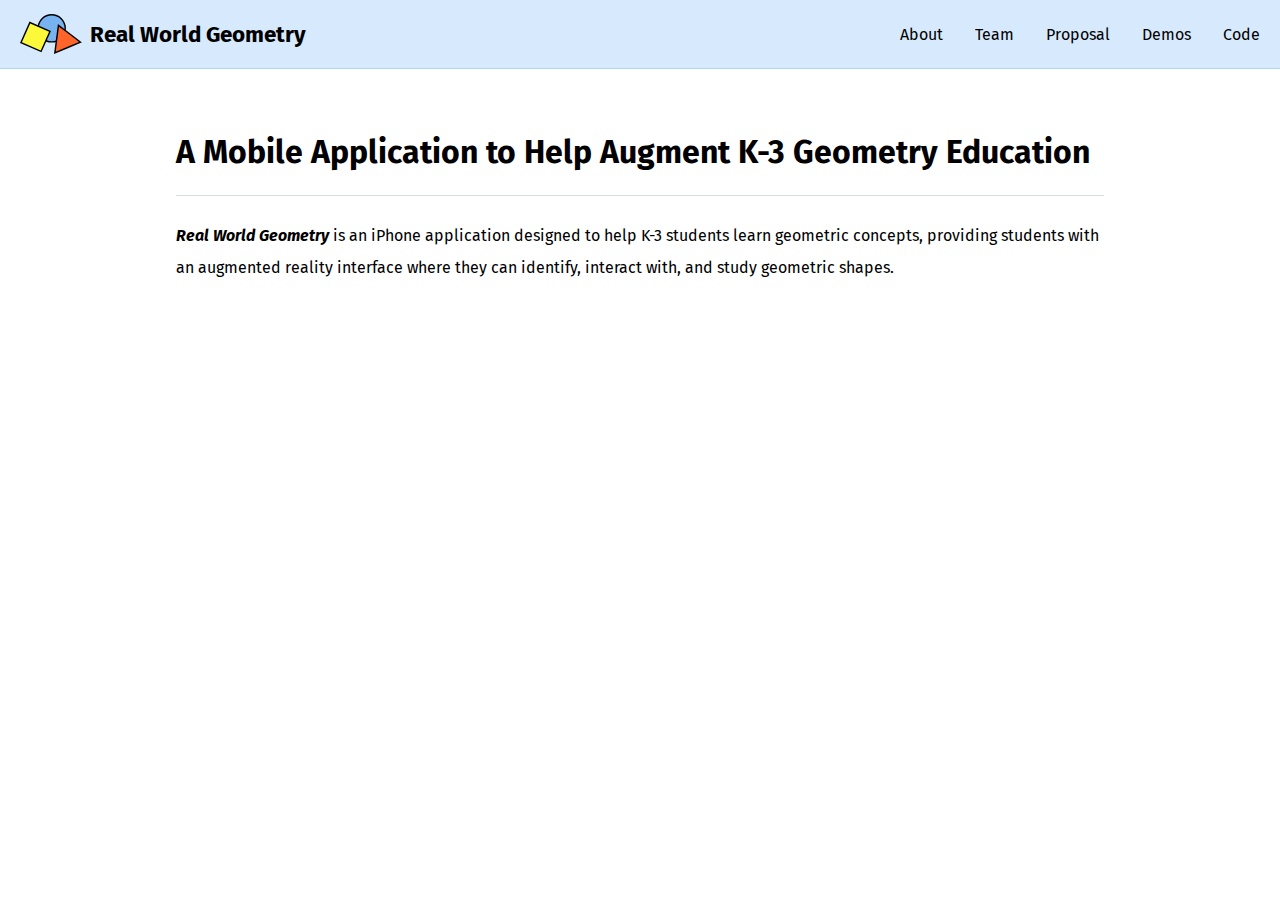
==== docs/index.html @ d44ea2e8 "Renamed website folder to docs" ====
<!doctype html>
<html lang="en">
  <head>
    <meta charset="utf-8">
    <title>Real World Geometry</title>
    <meta name="description" content="A simple file to start an HTML5 page">
    <meta name="author" content="vincentperrin.com">

    <meta name="viewport" content="width=device-width, initial-scale=1.0">
    <link rel="preconnect" href="https://fonts.googleapis.com">
    <link rel="preconnect" href="https://fonts.gstatic.com" crossorigin>
    <link href="https://fonts.googleapis.com/css2?family=Fira+Sans:ital,wght@0,400;0,700;1,400;1,700&display=swap" rel="stylesheet"> 
    <link rel="stylesheet" href="css/styles.css">
  </head>
  <body>
    <nav>
      <input type="checkbox" name="" id="chk1">
      <a href=index.html id="title">
        <img src="assets/geometry.svg" alt="Real World Geometry Logo"> Real World Geometry
      </a>
      <label for="chk1">
        <div id="hamburger">
          <span></span>
          <span></span>
          <span></span>
        </div>
      </label>
      <ul id="menu-links">
        <li><a href="about.html">About</a></li>
        <li><a href="team.html">Team</a></li>
        <li><a href="proposal.html">Proposal</a></li>
        <li><a href="demos.html">Demos</a></li>
        <li><a href="code.html">Code</a></li>
      </ul>
    </nav>
    <div id="content">
      <section class="main-section">
        <h1>A Mobile Application to Help Augment K-3 Geometry Education</h1>
        <p>
        <b><i>Real World Geometry</i></b> is an iPhone application
        designed to help K-3 students learn geometric concepts, providing
        students with an augmented reality interface where they can identify,
        interact with, and study geometric shapes.
        </p>
      </section>
    </div>
  </body>
</html
---- docs/css/styles.css ----
html, body {
  font-family: Fira Sans, sans-serrif;
  margin: 0;
  padding: 0;
}

html {
  height: 100vh;
  width: 100vw;
}

#chk1 {
  display: none;
}

nav label {
  display:none;
}
nav {
  width: 100vw;
  margin: 0;
  box-sizing: border-box;
  padding-left:0.5rem;
  padding-right:0.5rem;
  display: grid;
  grid-template-columns: 1fr 2fr;
  background-color: #D7EAFD;
  position: fixed;
  top:0;
  border-bottom: 0.0625rem solid #B1D5F9;
  padding-top: 0.5rem;
  padding-bottom: 0.5rem;
}

nav img {
  height: 2.5rem;
  margin-right:0.5rem;
}

#title {
  font-size: 1.4rem;
  font-weight: bold;
  width: max-content;
}

nav a {
  text-decoration: none;
  height:3.25rem;
  border-radius: 0.4rem;
  display: flex;
  align-items: center;
  padding-left:0.75rem;
  padding-right:0.75rem;
  color: black;
  box-sizing: content-box;
}

nav a:hover, #hamburger:hover {
  background-color: #C5DFF9;
}

nav a:active, #hamburger:active {
  background-color: #B1D5F9;
}

#hamburger {
  display: flex;
  height:3.25rem;
  align-self:center;
  width:3rem;
  font-size: 1rem;
  background-color: unset;
  border: none;
  border-radius: 0.4rem;
  cursor: pointer;
  align-items: center;
  justify-content: center;
  flex-direction: column;
}

#hamburger span {
  background-color: black;
  display: block;
  margin:0.15rem;
  width: 1.5rem;
  height: 0.2rem;
}

#menu-links {
  display: flex;
  flex-direction: row;
  margin:0;
  padding:0;
  justify-self:right;
}
nav li {
  list-style-type: none;
  margin-left: 0.5rem;
}

#content {
  max-width:60rem;
  margin: auto;
  margin-top:6rem;
  box-sizing: border-box;
  padding:1rem;
  align-items: flex;
}

h1 {
  font-size: 2rem;
  margin-bottom: 1.5rem;
  padding-bottom: 1.5rem;
  border-bottom: 0.0625rem solid #D7DBE0;
}

p {
  line-height: 200%;
}

#about-grid {
  grid-template-columns: 1fr 1fr 1fr;
  display: grid;
  grid-gap: 0.75rem;
}

.bio p {
  text-align: center;
}

.bio {
  display: flex;
  flex-direction: column;
  align-items: center;
  justify-content: baseline;
}

.bio img {
  width: 10rem;
  height: 10rem;
}

.missing-photo {
  padding-top:10rem;
}


@media (max-width: 60rem) { 
  nav label {
    display: flex;
    justify-self: right;
  }

  #about-grid {
    grid-template-columns: 1fr;
    grid-template-rows: 1fr 1fr 1fr;
    display: grid;
    grid-gap: 0.75rem;
  }


  #menu-links {
    display: none;
    grid-row-start: 2;
    grid-column-start: 2;
    grid-column-end: 2;
    flex-direction: column;
    justify-self: right;
    margin-top: 1rem;
    justify-content: right;
  }
  
  #chk1:checked ~ #menu-links {
    display: flex;
  }

  nav li {
    margin:0;
  }

  nav li a {
    display: flex;
    justify-content: right;
  }
}
@media (max-width: 30rem) { 
  nav img {
    display: none;
  }
}
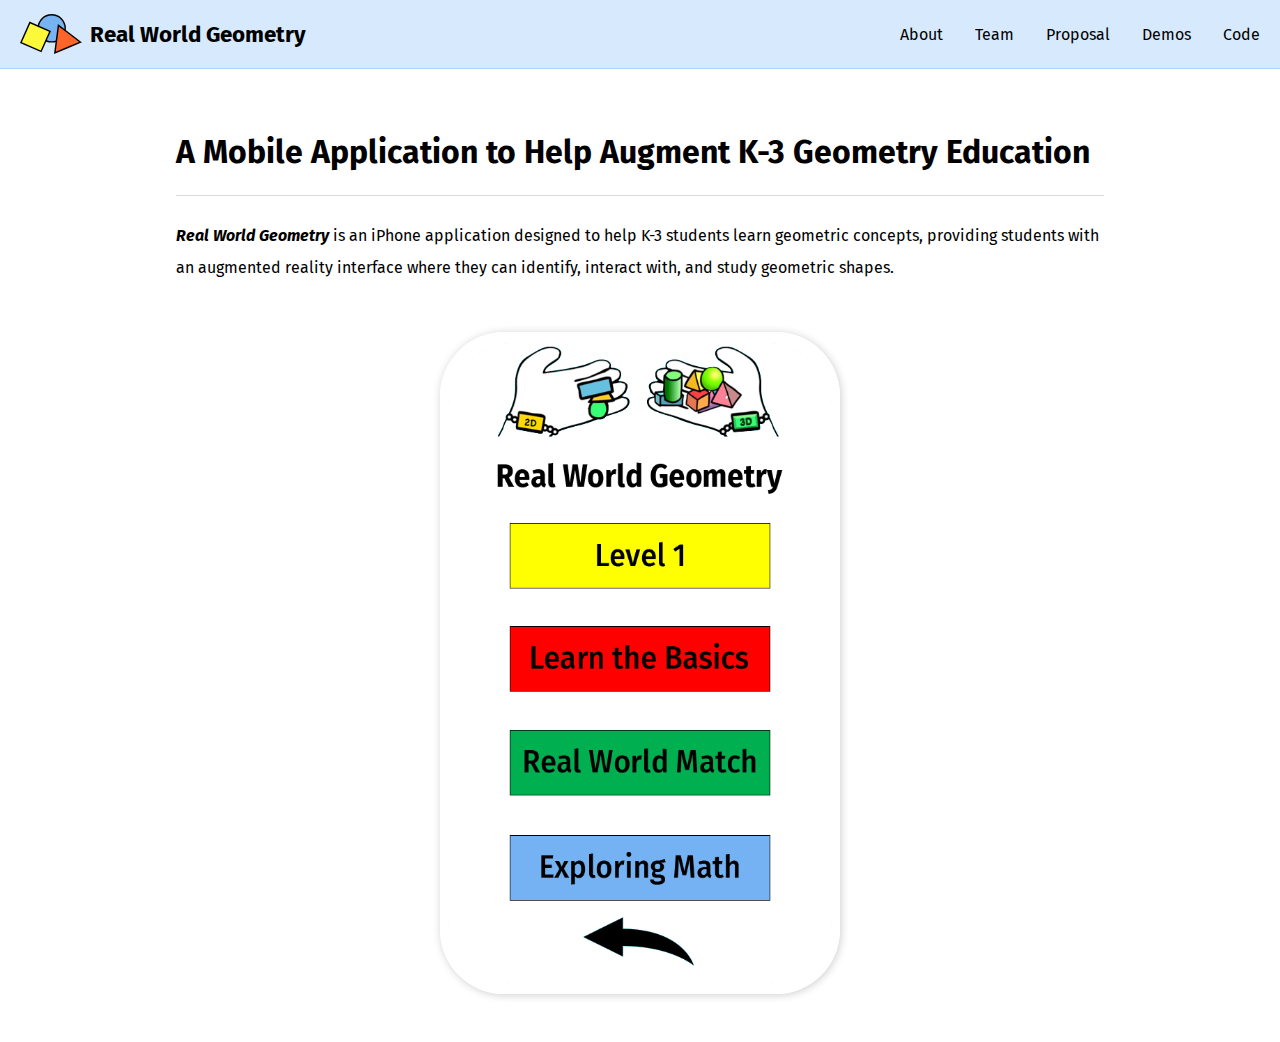
==== commit ebd589c5: "Added Screenshot" ====
--- a/docs/index.html
+++ b/docs/index.html
@@ -9,7 +9,7 @@
     <meta name="viewport" content="width=device-width, initial-scale=1.0">
     <link rel="preconnect" href="https://fonts.googleapis.com">
     <link rel="preconnect" href="https://fonts.gstatic.com" crossorigin>
-    <link href="https://fonts.googleapis.com/css2?family=Fira+Sans:ital,wght@0,400;0,700;1,400;1,700&display=swap" rel="stylesheet"> 
+    <link href="https://fonts.googleapis.com/css2?family=Fira+Sans:ital,wght@0,400;0,700;1,400;1,700&display=swap" rel="stylesheet">
     <link rel="stylesheet" href="css/styles.css">
   </head>
   <body>
@@ -30,7 +30,7 @@
         <li><a href="team.html">Team</a></li>
         <li><a href="proposal.html">Proposal</a></li>
         <li><a href="demos.html">Demos</a></li>
-        <li><a href="code.html">Code</a></li>
+        <li><a href="https://github.com/HCI-UD/finalproject-1-geometry">Code</a></li>
       </ul>
     </nav>
     <div id="content">
@@ -42,6 +42,9 @@
         students with an augmented reality interface where they can identify,
         interact with, and study geometric shapes.
         </p>
+        <div id=screenshot>
+          <img src="assets/screenshot.png" alt="Screenshot of Mobile Application">
+        </div>
       </section>
     </div>
   </body>
--- a/docs/css/styles.css
+++ b/docs/css/styles.css
@@ -32,6 +32,19 @@
   padding-bottom: 0.5rem;
 }
 
+#screenshot {
+  display: flex;
+  align-items: center;
+  justify-content: center;
+  padding:2rem;
+}
+
+#screenshot img {
+  max-width: 25rem;
+  box-shadow: 1px 1px 8px rgba(0, 0, 0, 0.2);
+  border-radius: 4rem;
+}
+
 nav img {
   height: 2.5rem;
   margin-right:0.5rem;
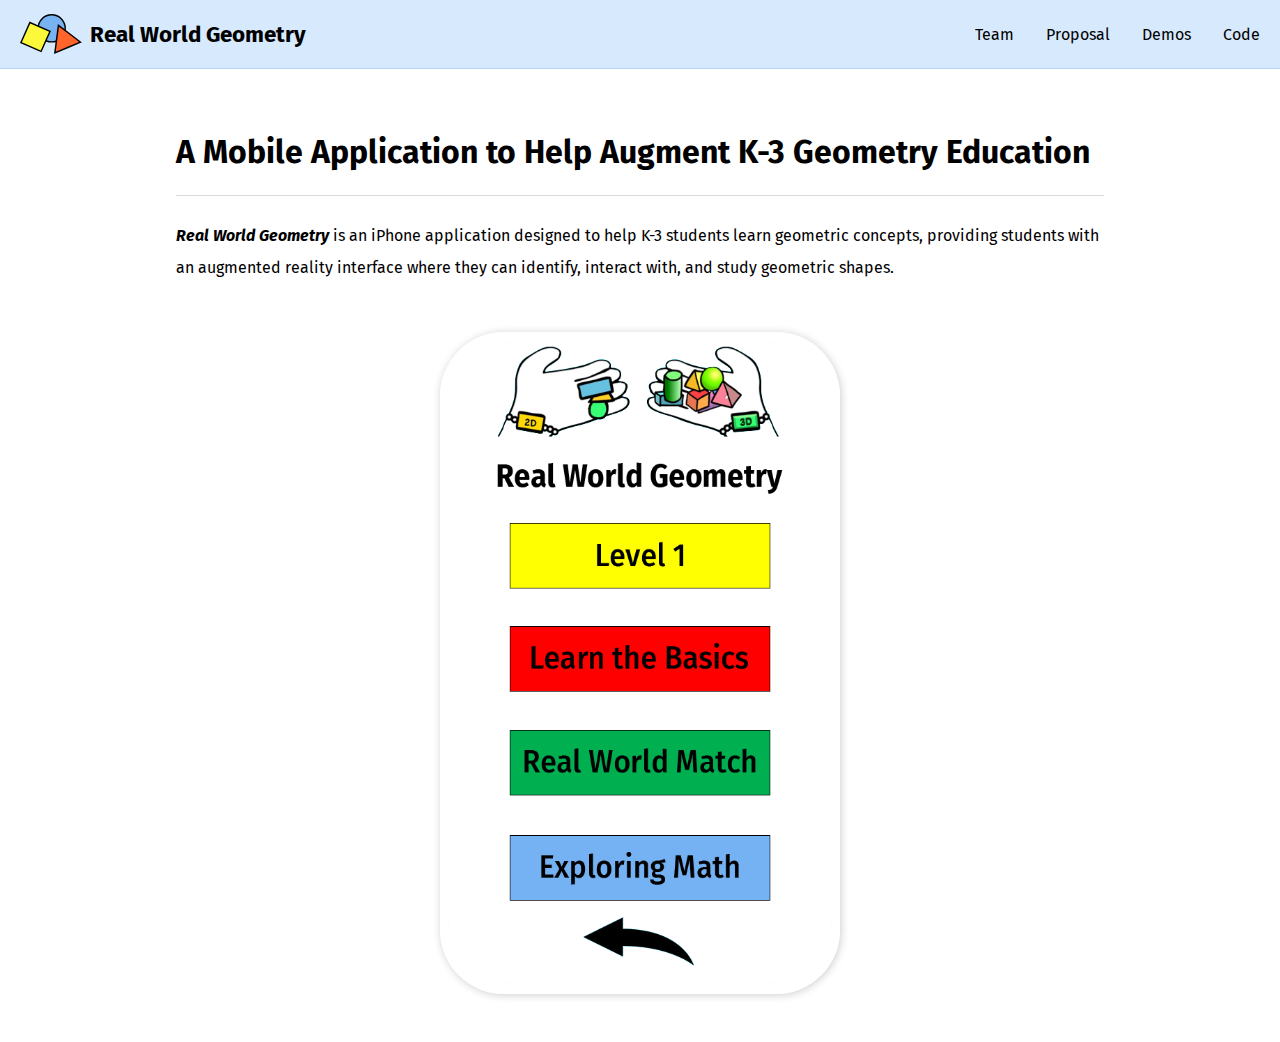
==== commit 8957f5af: "Remove about page" ====
--- a/docs/index.html
+++ b/docs/index.html
@@ -3,9 +3,8 @@
   <head>
     <meta charset="utf-8">
     <title>Real World Geometry</title>
-    <meta name="description" content="A simple file to start an HTML5 page">
-    <meta name="author" content="vincentperrin.com">
-
+    <meta name="description" content="Application to Help Augment K-3 Geometry Education">
+    <meta name="author" content="Connor Onweller">
     <meta name="viewport" content="width=device-width, initial-scale=1.0">
     <link rel="preconnect" href="https://fonts.googleapis.com">
     <link rel="preconnect" href="https://fonts.gstatic.com" crossorigin>
@@ -26,7 +25,6 @@
         </div>
       </label>
       <ul id="menu-links">
-        <li><a href="about.html">About</a></li>
         <li><a href="team.html">Team</a></li>
         <li><a href="proposal.html">Proposal</a></li>
         <li><a href="demos.html">Demos</a></li>
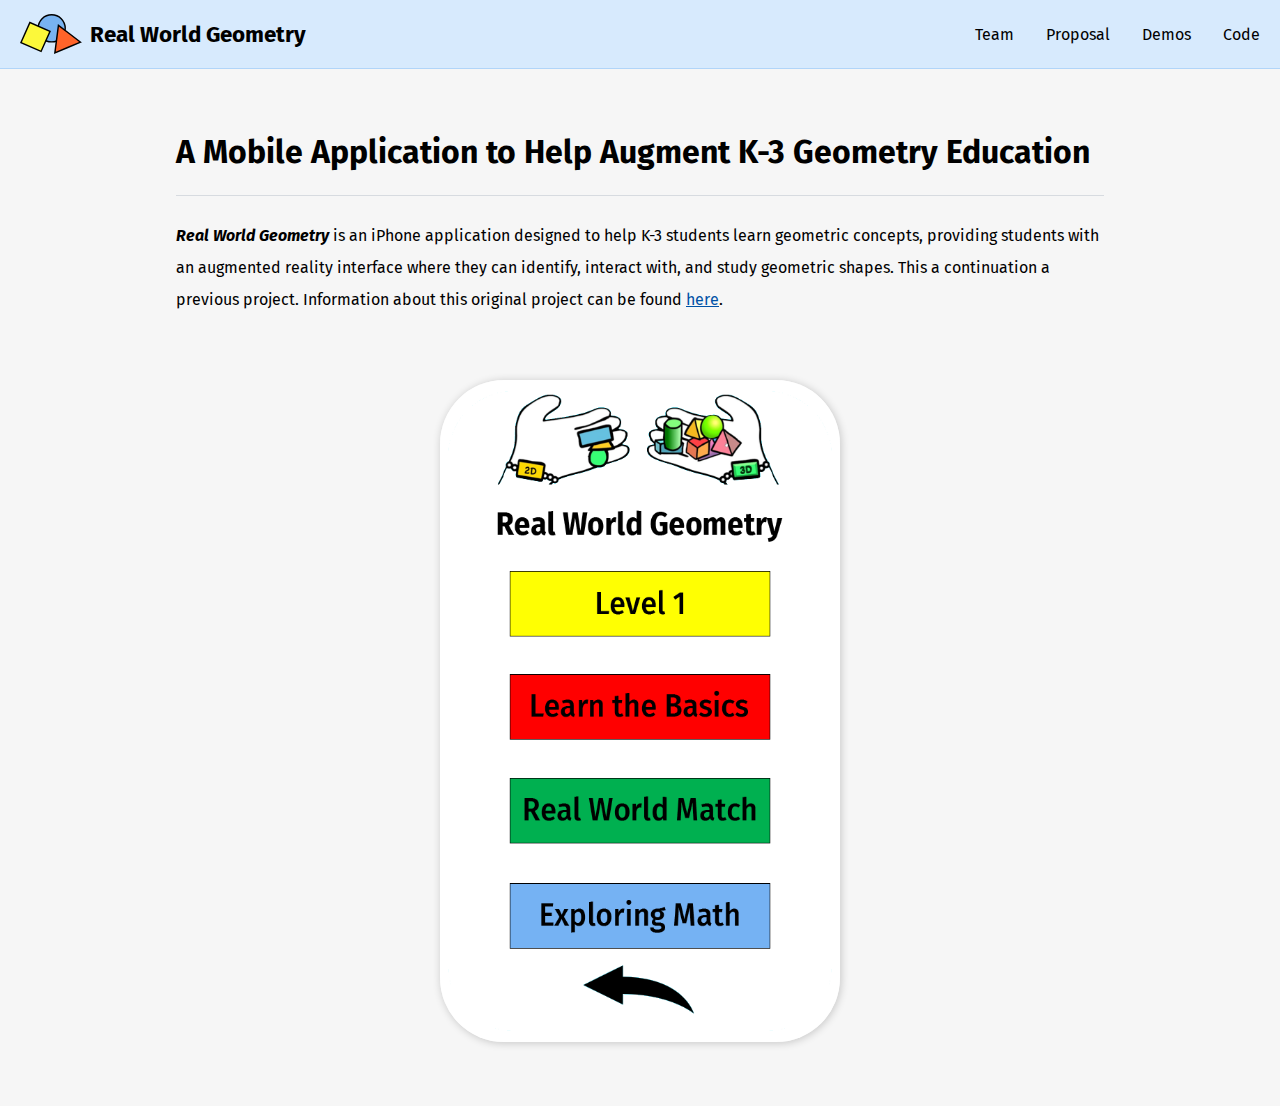
==== commit e89fbbe0: "Added slides" ====
--- a/docs/index.html
+++ b/docs/index.html
@@ -28,7 +28,7 @@
         <li><a href="team.html">Team</a></li>
         <li><a href="proposal.html">Proposal</a></li>
         <li><a href="demos.html">Demos</a></li>
-        <li><a href="https://github.com/HCI-UD/finalproject-1-geometry">Code</a></li>
+        <li><a class="code-button" href="https://github.com/HCI-UD/finalproject-1-geometry">Code</a></li>
       </ul>
     </nav>
     <div id="content">
@@ -38,8 +38,9 @@
         <b><i>Real World Geometry</i></b> is an iPhone application
         designed to help K-3 students learn geometric concepts, providing
         students with an augmented reality interface where they can identify,
-        interact with, and study geometric shapes.
-        </p>
+        interact with, and study geometric shapes. This a continuation a
+        previous project. Information about this original project can be found
+        <a href="https://raypatt.wixsite.com/geometry">here</a>.
         <div id=screenshot>
           <img src="assets/screenshot.png" alt="Screenshot of Mobile Application">
         </div>
--- a/docs/css/styles.css
+++ b/docs/css/styles.css
@@ -2,6 +2,11 @@
   font-family: Fira Sans, sans-serrif;
   margin: 0;
   padding: 0;
+  background-color: #F6F6F6;
+}
+
+a {
+  color: #0052A6;
 }
 
 html {
@@ -16,6 +21,56 @@
 nav label {
   display:none;
 }
+
+.proposal {
+  max-height: 40rem;
+  padding-left: 1rem;
+  padding-right: 1rem;
+  display: flex;
+  flex-direction: column;
+  align-items: center;
+  justify-content: baseline;
+  text-decoration: none;
+  color: black;
+  background-color: #D7DBE0;
+  border: 0.0625rem solid #A5B0BD;
+  border-radius: 0.6rem;
+  padding-bottom: 1rem;
+}
+
+.proposal:hover {
+  background-color: #CDD2D7;
+
+}
+
+.proposal:active {
+  background-color: #C6CBD0;
+}
+
+.proposal h2 {
+  margin: 0;
+  margin-bottom: 1rem;
+  border-bottom: 0.0625rem solid #A5B0BD;
+  width: 100%;
+  text-align: center;
+  padding: 1rem;
+}
+
+.proposals {
+  margin: 2rem;
+  display: grid;
+  grid-template-columns: 1fr 1fr;
+  grid-gap: 2rem;
+}
+
+
+.proposal img {
+  margin: auto;
+  max-width: 100%;
+  border: 0.0625rem solid #A5B0BD;
+  max-height: 30rem;
+}
+
 nav {
   width: 100vw;
   margin: 0;
@@ -43,6 +98,8 @@
   max-width: 25rem;
   box-shadow: 1px 1px 8px rgba(0, 0, 0, 0.2);
   border-radius: 4rem;
+  width: 100%;
+  margin: 1rem;
 }
 
 nav img {
@@ -59,7 +116,7 @@
 nav a {
   text-decoration: none;
   height:3.25rem;
-  border-radius: 0.4rem;
+  border-radius: 0.6rem;
   display: flex;
   align-items: center;
   padding-left:0.75rem;
@@ -84,7 +141,7 @@
   font-size: 1rem;
   background-color: unset;
   border: none;
-  border-radius: 0.4rem;
+  border-radius: 0.6rem;
   cursor: pointer;
   align-items: center;
   justify-content: center;
@@ -182,7 +239,12 @@
     margin-top: 1rem;
     justify-content: right;
   }
-  
+
+  .proposals {
+    grid-template-columns: 1fr;
+    grid-template-rows: 1fr 1fr;
+  }
+
   #chk1:checked ~ #menu-links {
     display: flex;
   }
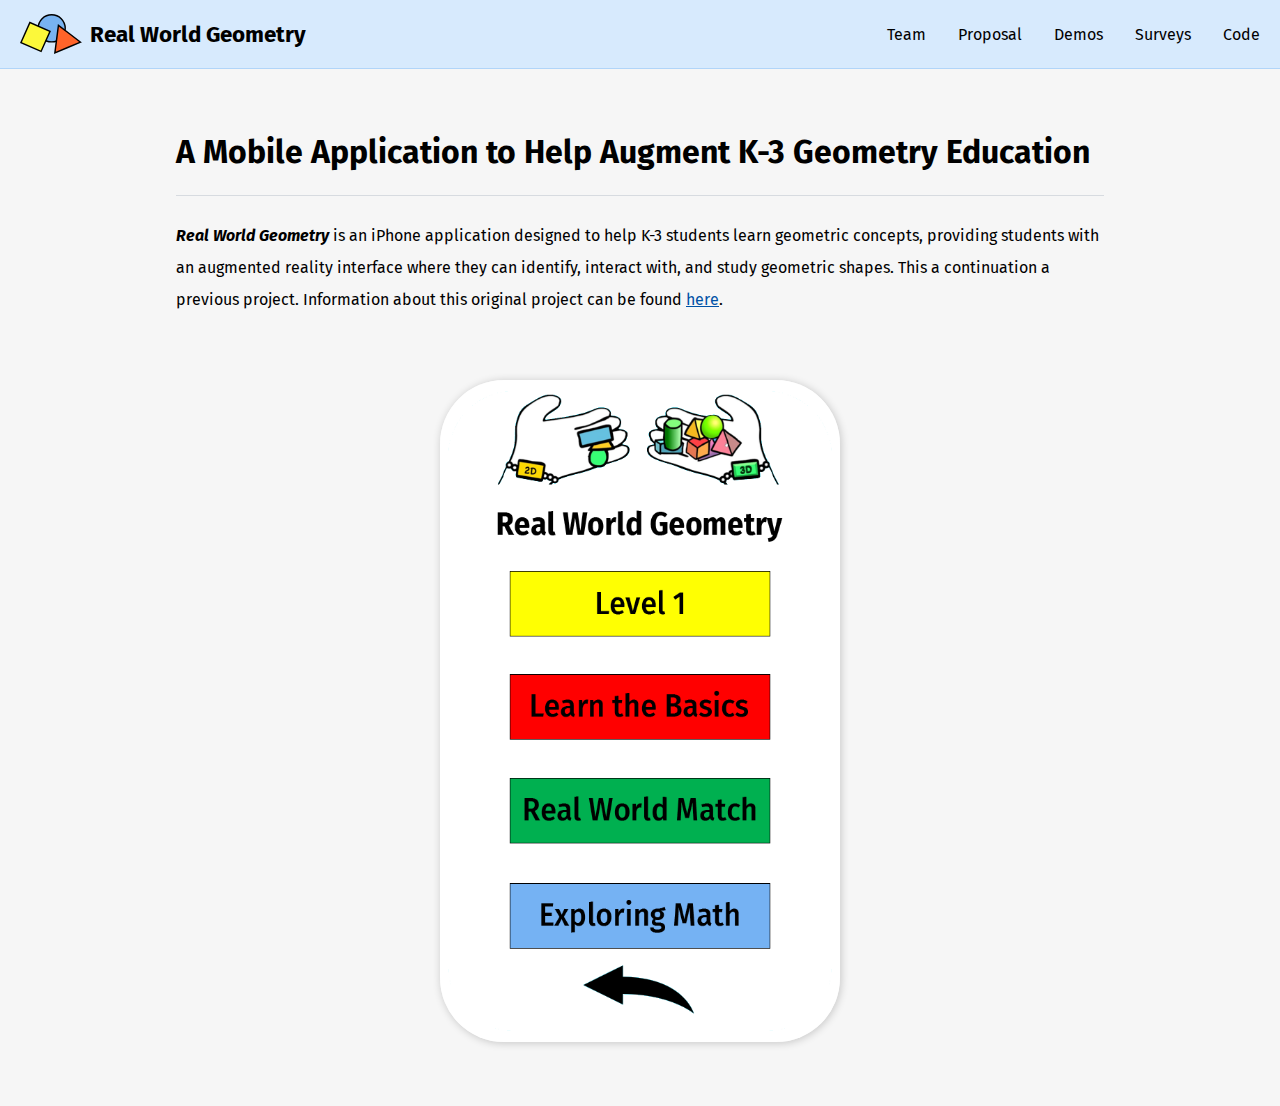
==== commit 5102be88: "Add page for surveys" ====
--- a/docs/index.html
+++ b/docs/index.html
@@ -28,7 +28,8 @@
         <li><a href="team.html">Team</a></li>
         <li><a href="proposal.html">Proposal</a></li>
         <li><a href="demos.html">Demos</a></li>
-        <li><a class="code-button" href="https://github.com/HCI-UD/finalproject-1-geometry">Code</a></li>
+        <li><a href="surveys.html">Surveys</a></li>
+        <li><a href="https://github.com/HCI-UD/finalproject-1-geometry">Code</a></li>
       </ul>
     </nav>
     <div id="content">
